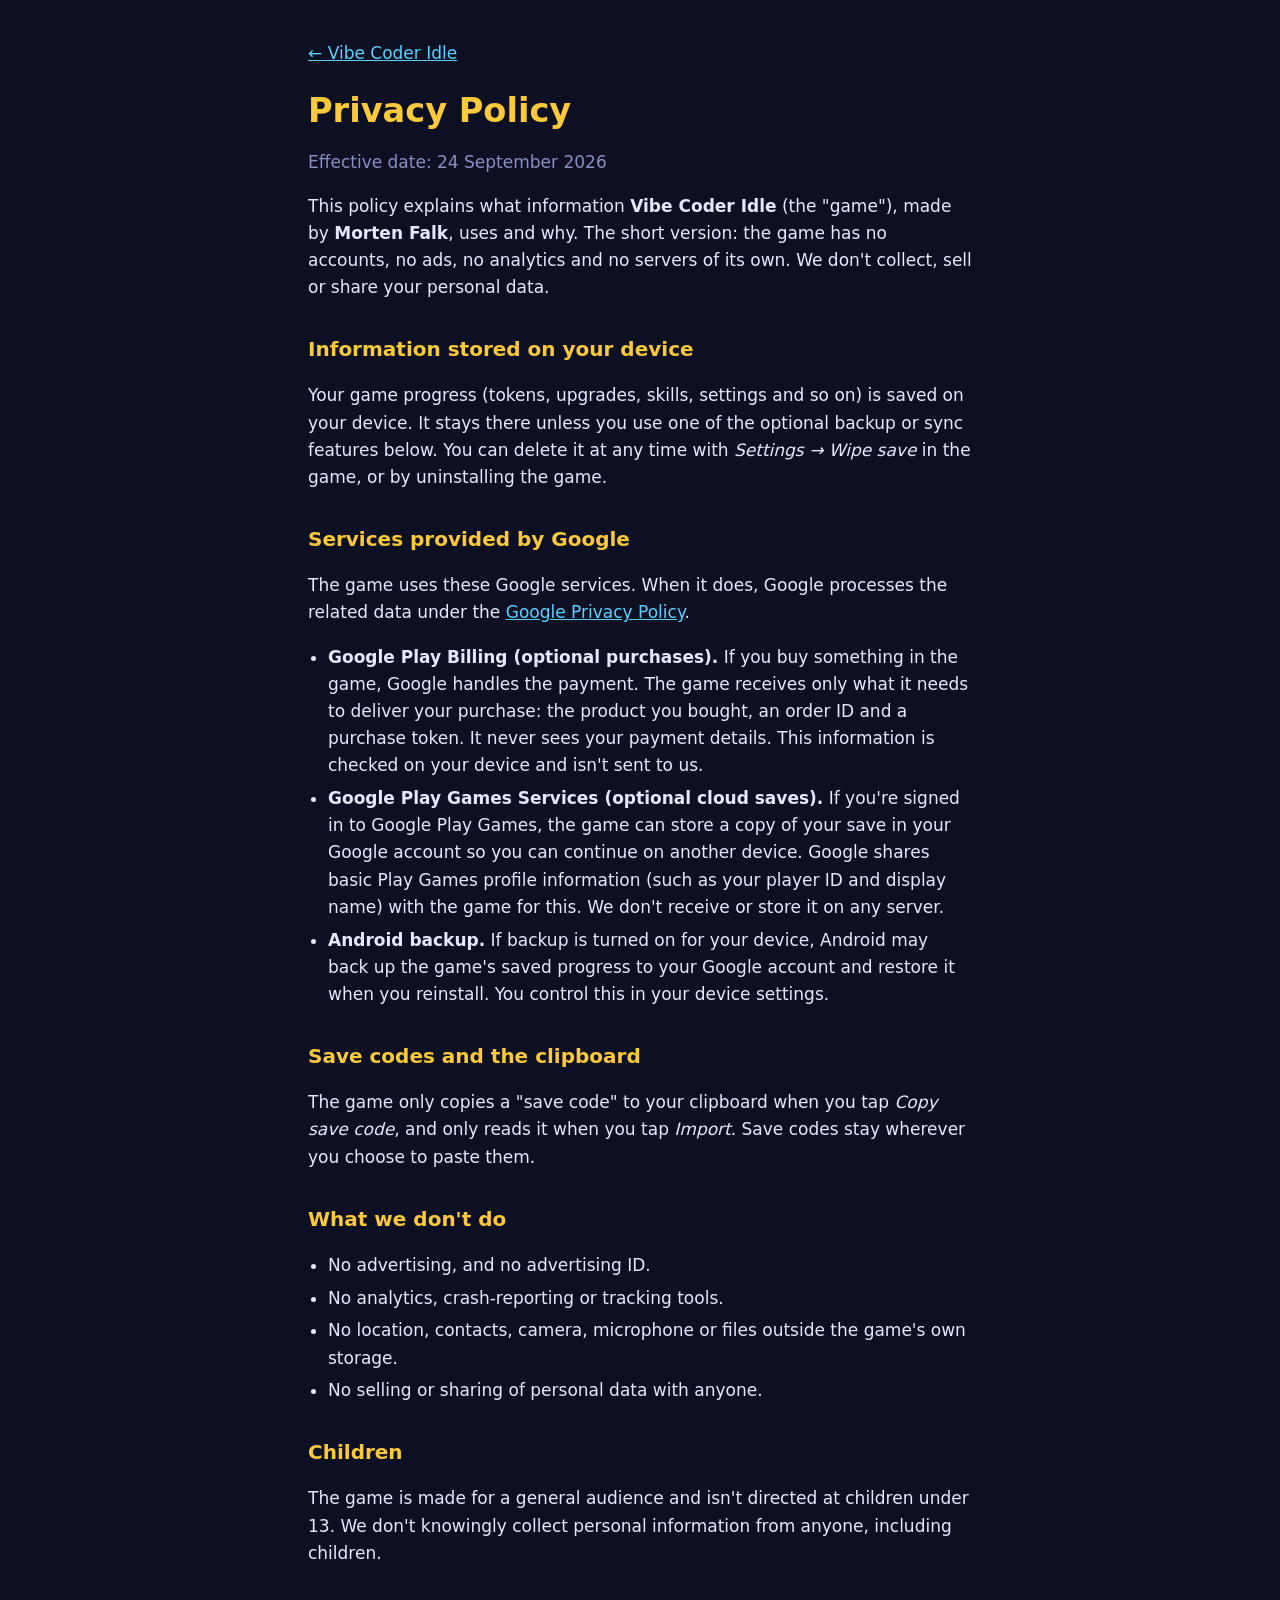
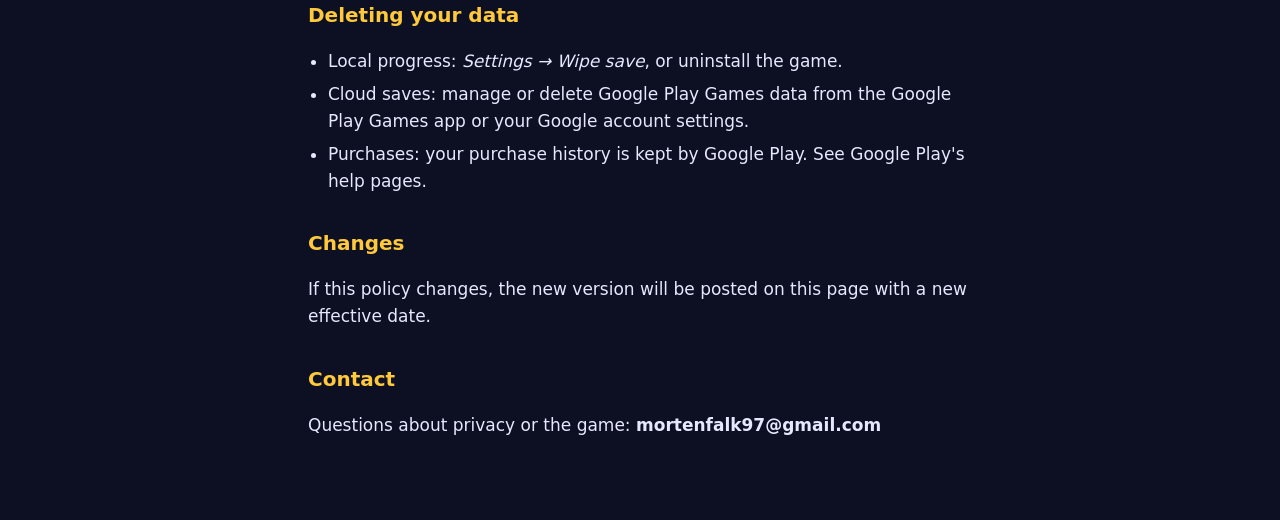
==== privacy.html @ 32805ded "Vibe Coder Idle website and privacy policy Co-Authored-By: Claude Opus 5.5 (1M context) <noreply@ant" ====
<!doctype html>
<html lang="en">
<head>
<meta charset="utf-8">
<meta name="viewport" content="width=device-width, initial-scale=1">
<title>Privacy Policy - Vibe Coder Idle</title>
<link rel="stylesheet" href="style.css">
</head>
<body>
<main>
<p class="back"><a href="index.html">&larr; Vibe Coder Idle</a></p>
<h1>Privacy Policy</h1>
<p class="muted">Effective date: 24 September 2026</p>

<p>This policy explains what information <strong>Vibe Coder Idle</strong> (the "game"), made by
<strong>Morten Falk</strong>, uses and why. The short version: the game has no accounts, no ads, no
analytics and no servers of its own. We don't collect, sell or share your personal data.</p>

<h2>Information stored on your device</h2>
<p>Your game progress (tokens, upgrades, skills, settings and so on) is saved on your device. It stays there
unless you use one of the optional backup or sync features below. You can delete it at any time with
<em>Settings &rarr; Wipe save</em> in the game, or by uninstalling the game.</p>

<h2>Services provided by Google</h2>
<p>The game uses these Google services. When it does, Google processes the related data under the
<a href="https://policies.google.com/privacy">Google Privacy Policy</a>.</p>
<ul>
  <li><strong>Google Play Billing (optional purchases).</strong> If you buy something in the game, Google handles the
  payment. The game receives only what it needs to deliver your purchase: the product you bought, an order ID and a
  purchase token. It never sees your payment details. This information is checked on your device and isn't sent
  to us.</li>
  <li><strong>Google Play Games Services (optional cloud saves).</strong> If you're signed in to Google Play Games,
  the game can store a copy of your save in your Google account so you can continue on another device. Google
  shares basic Play Games profile information (such as your player ID and display name) with the game for this. We
  don't receive or store it on any server.</li>
  <li><strong>Android backup.</strong> If backup is turned on for your device, Android may back up the game's saved
  progress to your Google account and restore it when you reinstall. You control this in your device settings.</li>
</ul>

<h2>Save codes and the clipboard</h2>
<p>The game only copies a "save code" to your clipboard when you tap <em>Copy save code</em>, and only reads it
when you tap <em>Import</em>. Save codes stay wherever you choose to paste them.</p>

<h2>What we don't do</h2>
<ul>
  <li>No advertising, and no advertising ID.</li>
  <li>No analytics, crash-reporting or tracking tools.</li>
  <li>No location, contacts, camera, microphone or files outside the game's own storage.</li>
  <li>No selling or sharing of personal data with anyone.</li>
</ul>

<h2>Children</h2>
<p>The game is made for a general audience and isn't directed at children under 13. We don't knowingly
collect personal information from anyone, including children.</p>

<h2>Deleting your data</h2>
<ul>
  <li>Local progress: <em>Settings &rarr; Wipe save</em>, or uninstall the game.</li>
  <li>Cloud saves: manage or delete Google Play Games data from the Google Play Games app or your Google account settings.</li>
  <li>Purchases: your purchase history is kept by Google Play. See Google Play's help pages.</li>
</ul>

<h2>Changes</h2>
<p>If this policy changes, the new version will be posted on this page with a new effective date.</p>

<h2>Contact</h2>
<p>Questions about privacy or the game: <strong>mortenfalk97@gmail.com</strong></p>
</main>
</body>
</html>
---- style.css ----
:root {
  --bg: #0d0f22;
  --panel: #161a3a;
  --text: #e6e8ff;
  --muted: #8a8fc2;
  --accent: #ffc93c;
  --link: #5ad1ff;
  color-scheme: dark;
}
* { box-sizing: border-box; }
body {
  margin: 0;
  background: var(--bg);
  color: var(--text);
  font: 17px/1.6 system-ui, -apple-system, "Segoe UI", Roboto, sans-serif;
}
main {
  max-width: 44rem;
  margin: 0 auto;
  padding: 2.5rem 1.25rem 4rem;
}
h1 { color: var(--accent); font-size: 2.1rem; line-height: 1.2; margin: 0 0 0.5rem; }
h2 { color: var(--accent); font-size: 1.25rem; margin: 2rem 0 0.5rem; }
a { color: var(--link); }
.lead { font-size: 1.25rem; color: var(--link); margin-top: 0; }
.muted { color: var(--muted); }
.back { margin: 0 0 1.5rem; }
ul { padding-left: 1.25rem; }
li { margin: 0.35rem 0; }
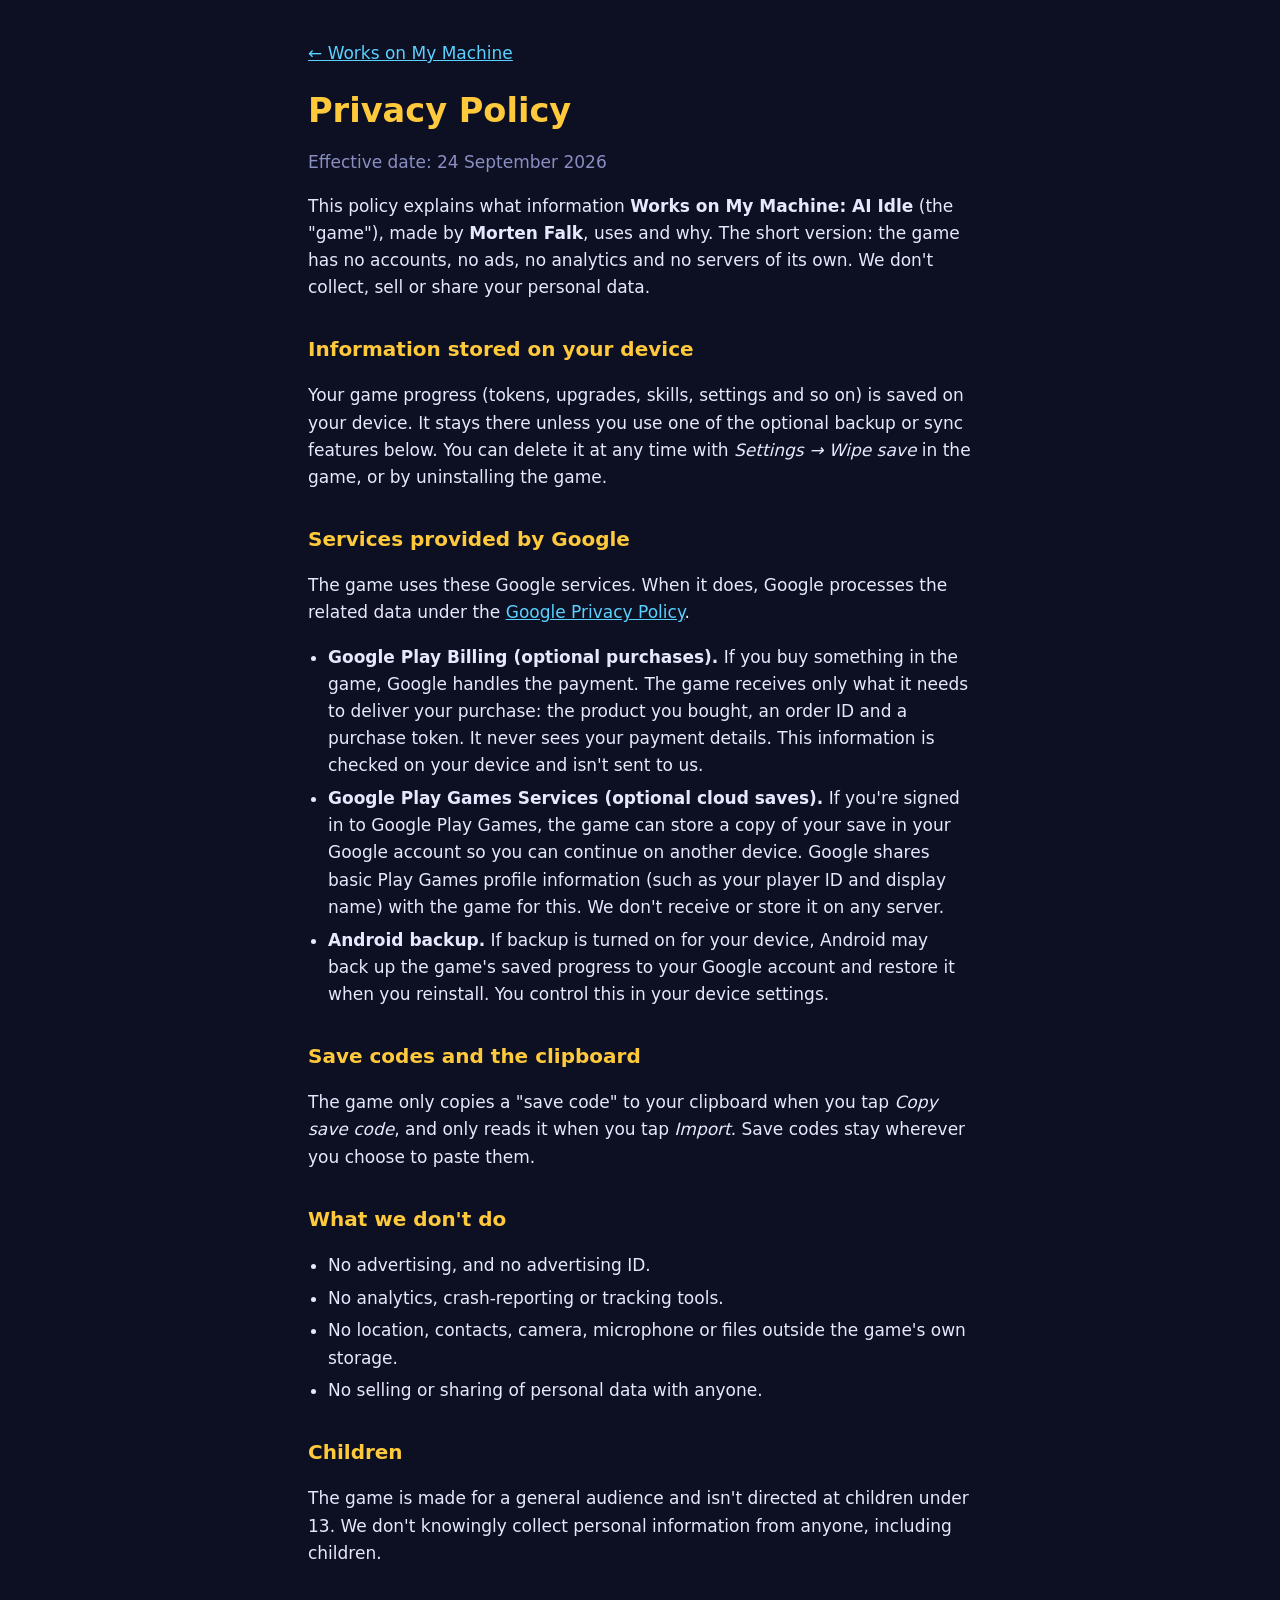
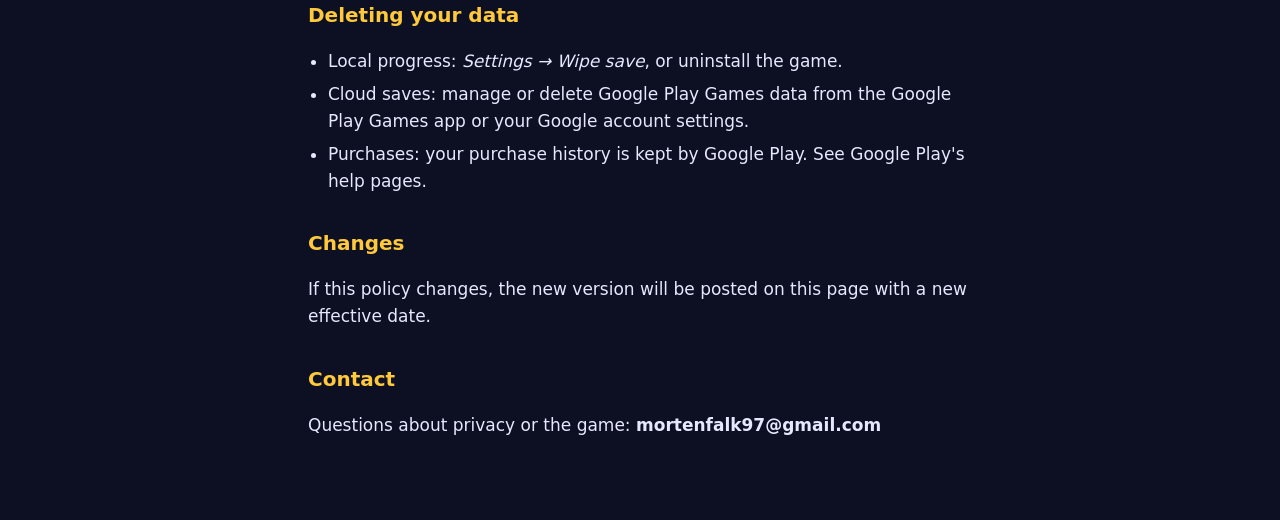
==== commit 189bc60b: "Rename to Works on My Machine: AI Idle Co-Authored-By: Claude Opus 5.5 (1M context) <noreply@anthrop" ====
--- a/privacy.html
+++ b/privacy.html
@@ -3,16 +3,16 @@
 <head>
 <meta charset="utf-8">
 <meta name="viewport" content="width=device-width, initial-scale=1">
-<title>Privacy Policy - Vibe Coder Idle</title>
+<title>Privacy Policy - Works on My Machine: AI Idle</title>
 <link rel="stylesheet" href="style.css">
 </head>
 <body>
 <main>
-<p class="back"><a href="index.html">&larr; Vibe Coder Idle</a></p>
+<p class="back"><a href="index.html">&larr; Works on My Machine</a></p>
 <h1>Privacy Policy</h1>
 <p class="muted">Effective date: 24 September 2026</p>
 
-<p>This policy explains what information <strong>Vibe Coder Idle</strong> (the "game"), made by
+<p>This policy explains what information <strong>Works on My Machine: AI Idle</strong> (the "game"), made by
 <strong>Morten Falk</strong>, uses and why. The short version: the game has no accounts, no ads, no
 analytics and no servers of its own. We don't collect, sell or share your personal data.</p>
 
